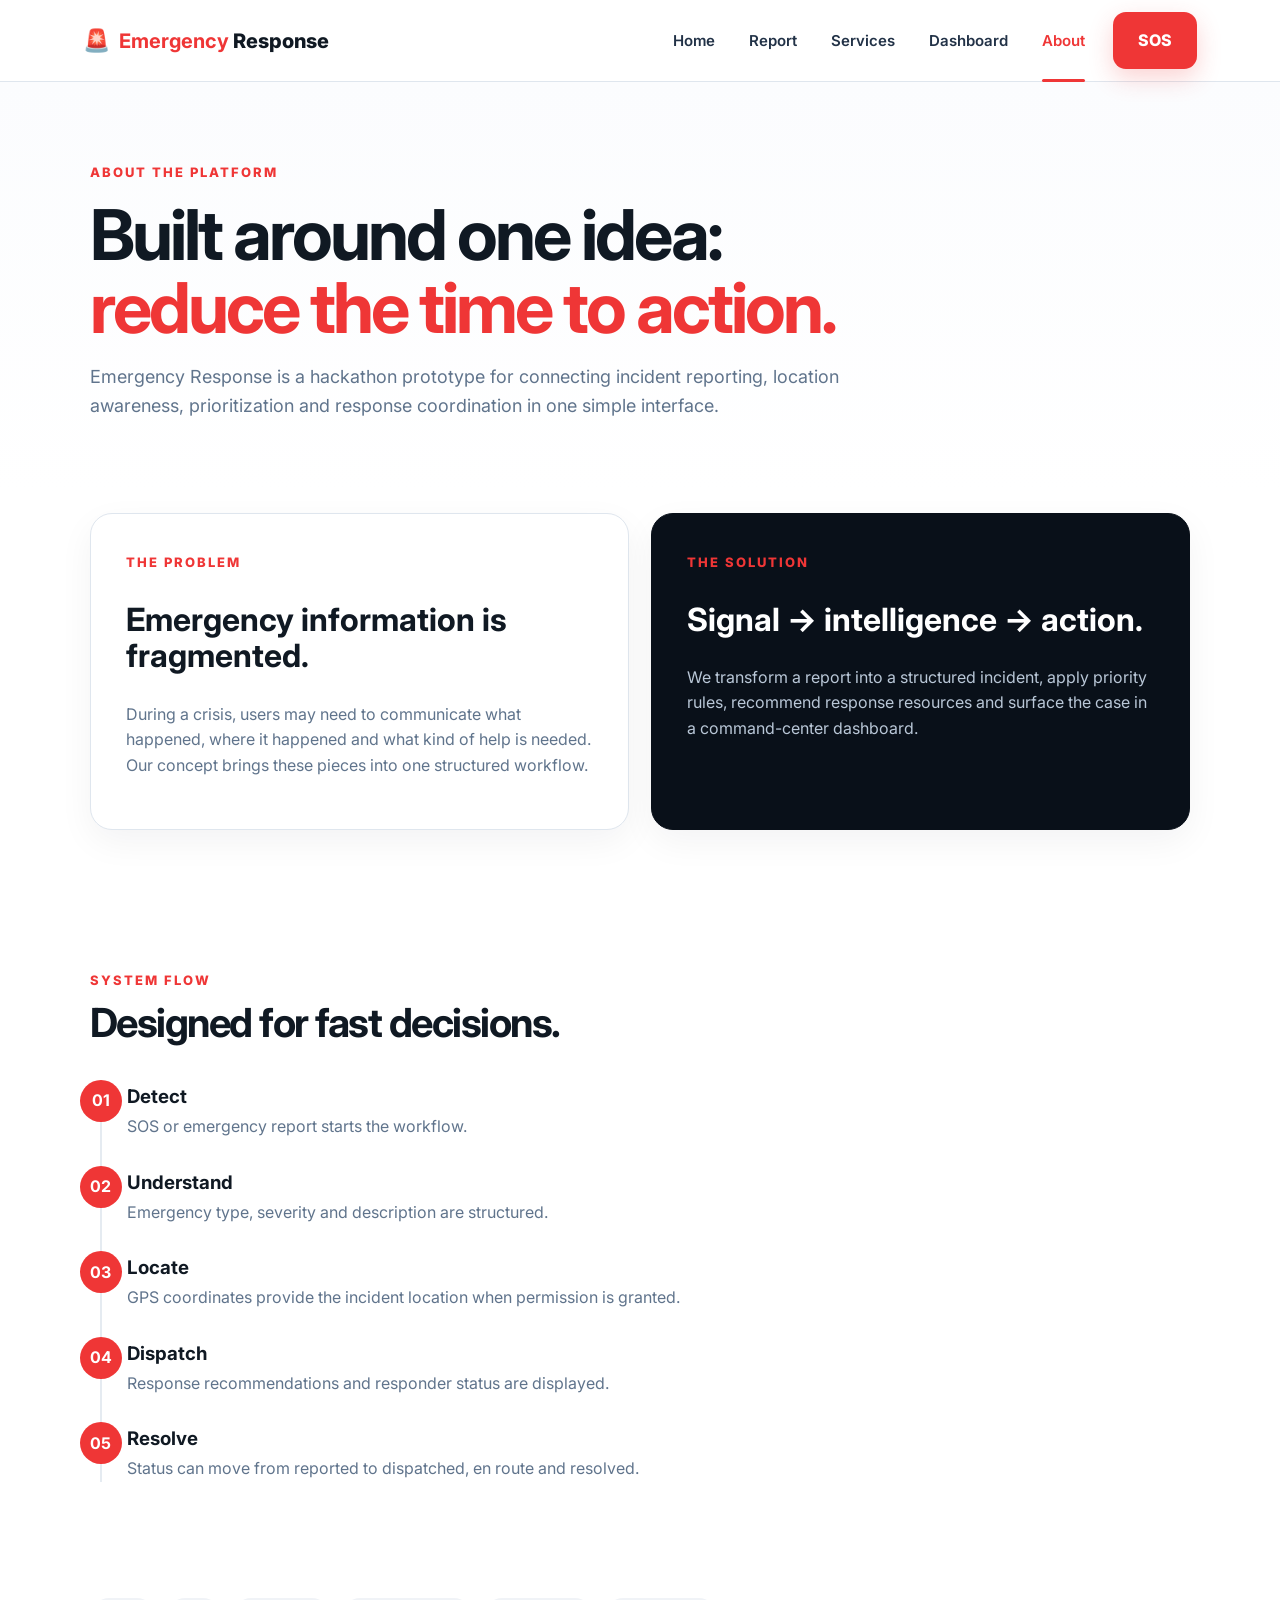
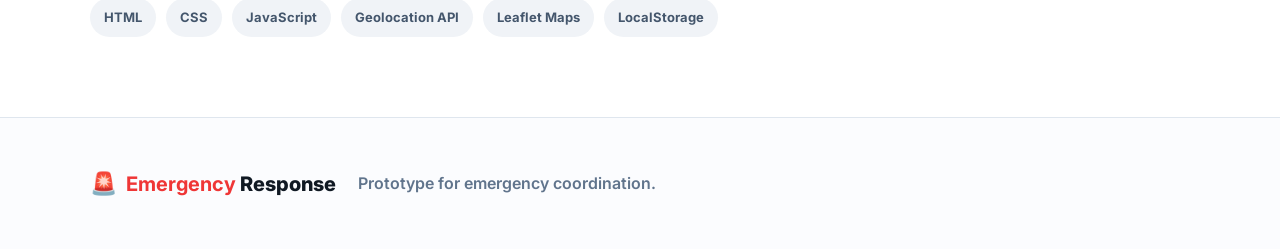
==== about.html @ e2dda0de "Add files via upload" ====
<!DOCTYPE html>
<html lang="en">
<head>
<meta charset="UTF-8"><meta name="viewport" content="width=device-width, initial-scale=1.0">
<title>Emergency Response | About</title>
<link rel="preconnect" href="https://fonts.googleapis.com"><link rel="preconnect" href="https://fonts.gstatic.com" crossorigin>
<link href="https://fonts.googleapis.com/css2?family=Inter:wght@400;500;600;700;800&display=swap" rel="stylesheet">
<link rel="stylesheet" href="css/style.css">
</head>
<body>
<header class="navbar"><a class="brand" href="index.html"><span class="brand-icon">🚨</span><span><b>Emergency</b> Response</span></a><nav class="nav-links"><a href="index.html">Home</a><a href="report.html">Report</a><a href="services.html">Services</a><a href="dashboard.html">Dashboard</a><a class="active" href="about.html">About</a></nav><button class="sos-nav" onclick="openSOS()">SOS</button><button class="menu-btn" onclick="toggleMenu()">☰</button></header>
<main class="page-main">
<section class="page-hero"><div class="eyebrow">ABOUT THE PLATFORM</div><h1>Built around one idea:<br><span>reduce the time to action.</span></h1><p>Emergency Response is a hackathon prototype for connecting incident reporting, location awareness, prioritization and response coordination in one simple interface.</p></section>
<section class="about-grid">
<div class="panel"><span class="panel-kicker">THE PROBLEM</span><h2>Emergency information is fragmented.</h2><p>During a crisis, users may need to communicate what happened, where it happened and what kind of help is needed. Our concept brings these pieces into one structured workflow.</p></div>
<div class="panel dark-panel"><span class="panel-kicker">THE SOLUTION</span><h2>Signal → intelligence → action.</h2><p>We transform a report into a structured incident, apply priority rules, recommend response resources and surface the case in a command-center dashboard.</p></div>
</section>
<section class="section">
<div class="section-heading"><div><div class="eyebrow">SYSTEM FLOW</div><h2>Designed for fast decisions.</h2></div></div>
<div class="timeline">
<div><b>01</b><div><h3>Detect</h3><p>SOS or emergency report starts the workflow.</p></div></div>
<div><b>02</b><div><h3>Understand</h3><p>Emergency type, severity and description are structured.</p></div></div>
<div><b>03</b><div><h3>Locate</h3><p>GPS coordinates provide the incident location when permission is granted.</p></div></div>
<div><b>04</b><div><h3>Dispatch</h3><p>Response recommendations and responder status are displayed.</p></div></div>
<div><b>05</b><div><h3>Resolve</h3><p>Status can move from reported to dispatched, en route and resolved.</p></div></div>
</div>
</section>
<section class="tech-stack"><span>HTML</span><span>CSS</span><span>JavaScript</span><span>Geolocation API</span><span>Leaflet Maps</span><span>LocalStorage</span></section>
</main>
<footer class="footer"><div><a class="brand" href="index.html"><span class="brand-icon">🚨</span><span><b>Emergency</b> Response</span></a><p>Prototype for emergency coordination.</p></div></footer>
<div id="sosModal" class="modal hidden"><div class="modal-card"><button class="modal-close" onclick="closeSOS()">×</button><div class="modal-icon">SOS</div><h2>Start emergency assistance?</h2><p>Send a critical incident with your current location.</p><div class="modal-actions"><button class="btn btn-secondary" onclick="closeSOS()">Cancel</button><button class="btn btn-danger" onclick="confirmSOS()">Send SOS</button></div><div id="sosResult" class="result-box hidden"></div></div></div>
<script src="js/main.js"></script>
</body>
</html>
---- css/style.css ----
:root{
  --red:#ef3636;--red-dark:#c92727;--ink:#101923;--muted:#60748c;--line:#dfe6ee;
  --soft:#f6f8fb;--white:#fff;--dark:#091019;--green:#16a36a;--amber:#e99a16;
  --shadow:0 20px 50px rgba(16,25,35,.10);--radius:22px;
}
*{box-sizing:border-box}html{scroll-behavior:auto}body{margin:0;font-family:Inter,system-ui,sans-serif;color:var(--ink);background:#fff;line-height:1.6}
a{text-decoration:none;color:inherit}button,input,select,textarea{font:inherit}button{cursor:pointer}
.navbar{height:82px;border-bottom:1px solid var(--line);display:flex;align-items:center;padding:0 6.5%;gap:28px;background:rgba(255,255,255,.97);position:sticky;top:0;z-index:1000}
.brand{font-size:20px;font-weight:800;display:flex;align-items:center;gap:9px;white-space:nowrap}.brand b{color:var(--red)}.brand-icon{font-size:22px}
.nav-links{display:flex;align-items:center;gap:34px;margin-left:auto}.nav-links a{font-size:15px;font-weight:600;color:#223247;position:relative;padding:29px 0}.nav-links a:hover,.nav-links a.active{color:var(--red)}.nav-links a.active:after{content:"";position:absolute;height:3px;background:var(--red);bottom:0;left:0;right:0;border-radius:3px}
.sos-nav{border:0;background:var(--red);color:#fff;font-weight:800;padding:16px 25px;border-radius:13px;box-shadow:0 9px 25px rgba(239,54,54,.22);font-size:16px}.sos-nav:hover{background:var(--red-dark);transform:translateY(-1px)}
.menu-btn{display:none;border:0;background:transparent;font-size:25px}
.hero{min-height:680px;display:grid;grid-template-columns:1.2fr .8fr;gap:60px;align-items:center;padding:70px 7%;background:radial-gradient(circle at 90% 10%,#fff0f0 0,transparent 30%),linear-gradient(180deg,#fff,#f8fafc)}
.eyebrow,.panel-kicker{font-size:13px;letter-spacing:2px;font-weight:800;color:var(--red)}.hero h1{font-size:clamp(48px,6vw,82px);line-height:1.03;letter-spacing:-4px;margin:28px 0 24px}.hero h1 span,.page-hero h1 span{color:var(--red)}
.hero-text{font-size:19px;color:var(--muted);max-width:720px}.hero-actions{display:flex;gap:16px;margin-top:34px;flex-wrap:wrap}
.btn{display:inline-flex;align-items:center;justify-content:center;border:0;border-radius:13px;padding:15px 24px;font-weight:800;transition:.2s}.btn:hover{transform:translateY(-2px)}.btn-primary{background:var(--red);color:#fff}.btn-danger{background:var(--red);color:#fff;box-shadow:0 10px 25px rgba(239,54,54,.2)}.btn-secondary{background:#fff;color:#223247;border:1px solid var(--line)}.btn-light{background:#fff;color:var(--ink)}.btn.small{padding:10px 14px;font-size:13px}.wide{width:100%}
.location-status{margin-top:16px;color:var(--green);font-size:14px;font-weight:600;min-height:22px}
.sos-card{background:var(--dark);color:#fff;min-height:490px;border-radius:32px;padding:55px 45px;display:flex;flex-direction:column;align-items:center;justify-content:center;text-align:center;box-shadow:var(--shadow);position:relative;overflow:hidden}.sos-card:before{content:"";position:absolute;width:290px;height:290px;border:1px solid #24303c;border-radius:50%}.sos-circle{width:148px;height:148px;border-radius:50%;display:grid;place-items:center;background:var(--red);font-size:38px;font-weight:900;z-index:1;box-shadow:0 0 0 18px rgba(239,54,54,.05)}.sos-card h2{font-size:25px;margin:28px 0 6px;z-index:1}.sos-card p{color:#b9c7d7;max-width:360px;z-index:1}.sos-card .btn{z-index:1;margin-top:20px}
.stats-strip{display:grid;grid-template-columns:repeat(4,1fr);border-top:1px solid var(--line);border-bottom:1px solid var(--line)}.stats-strip div{padding:28px;text-align:center;border-right:1px solid var(--line)}.stats-strip div:last-child{border:0}.stats-strip strong{display:block;font-size:30px}.stats-strip span{color:var(--muted);font-size:13px}
.section{padding:90px 7%}.section.compact{padding-top:35px}.section-heading{display:flex;justify-content:space-between;gap:30px;align-items:end;margin-bottom:35px}.section-heading h2{font-size:40px;line-height:1.1;margin:10px 0 0;letter-spacing:-1.5px}.section-heading>p{color:var(--muted);max-width:450px}
.workflow{display:grid;grid-template-columns:repeat(4,1fr);gap:18px}.workflow-card{padding:28px;border:1px solid var(--line);border-radius:18px;background:#fff}.workflow-card span{color:var(--red);font-weight:900}.workflow-card h3{font-size:21px;margin:15px 0 5px}.workflow-card p,.service-card p{color:var(--muted);margin:0}
.feature-band{margin:10px 7% 70px;padding:55px;border-radius:26px;background:var(--dark);color:#fff;display:flex;align-items:center;justify-content:space-between;gap:30px}.feature-band h2{font-size:38px;line-height:1.1;margin:8px 0}.feature-band p{color:#b9c7d7;max-width:650px}
.service-grid{display:grid;grid-template-columns:repeat(4,1fr);gap:16px}.service-card{border:1px solid var(--line);border-radius:18px;padding:26px;background:#fff;transition:.2s}.service-card:hover{transform:translateY(-4px);box-shadow:var(--shadow)}.service-card span{font-size:30px}.service-card h3{margin:10px 0 2px}
.footer{padding:45px 7%;border-top:1px solid var(--line);display:flex;justify-content:space-between;gap:40px;background:#fbfcfe}.footer p{color:var(--muted);margin:8px 0}.footer>div:last-child{display:flex;gap:22px;align-items:center;font-weight:600}
.page-main{min-height:calc(100vh - 82px)}.page-hero{padding:80px 7% 55px;background:linear-gradient(180deg,#fbfcfe,#fff)}.page-hero h1{font-size:clamp(44px,6vw,70px);line-height:1.05;letter-spacing:-3px;margin:15px 0}.page-hero p{max-width:760px;color:var(--muted);font-size:18px}
.report-layout{padding:20px 7% 90px;display:grid;grid-template-columns:1.2fr .8fr;gap:25px}.panel{border:1px solid var(--line);border-radius:var(--radius);background:#fff;box-shadow:0 12px 35px rgba(16,25,35,.05)}.form-panel{padding:34px}.panel-head{display:flex;justify-content:space-between;align-items:center;margin-bottom:25px}.panel-head h2{margin:5px 0 0;font-size:26px}.live-dot{color:var(--green);font-size:12px;font-weight:800}
.form-panel label{display:block;font-size:13px;font-weight:800;margin-bottom:17px}.form-panel input,.form-panel select,.form-panel textarea{display:block;width:100%;margin-top:7px;border:1px solid var(--line);border-radius:11px;padding:13px 14px;outline:none;background:#fff;color:var(--ink)}.form-panel input:focus,.form-panel select:focus,.form-panel textarea:focus{border-color:var(--red);box-shadow:0 0 0 3px rgba(239,54,54,.08)}.form-grid{display:grid;grid-template-columns:1fr 1fr;gap:17px}
.location-box{display:flex;justify-content:space-between;gap:15px;align-items:center;border:1px dashed #cbd6e2;border-radius:14px;padding:15px;margin:5px 0 20px}.location-box p{margin:2px 0 0;color:var(--muted);font-size:13px}
.side-panel{padding:28px;height:max-content}.priority-preview{background:#0b141e;color:#fff;border-radius:18px;padding:25px}.priority-preview span{font-size:11px;letter-spacing:1.5px;color:#aebdcb;font-weight:800}.priority-preview strong{display:block;font-size:29px;margin:8px 0}.priority-preview p{color:#b9c7d7;margin:0}.response-list{padding-top:25px}.response-list h3{margin-top:0}.response-item{display:flex;gap:14px;align-items:center;padding:14px 0;border-bottom:1px solid var(--line)}.response-item>span{font-size:25px}.response-item b,.response-item small{display:block}.response-item small{color:var(--muted)}.safety-note{margin-top:22px;padding:16px;background:#fff7e7;border-radius:14px;color:#6f531c;font-size:13px}.safety-note p{margin:4px 0}
.result-box{margin-top:18px;padding:15px;border-radius:13px;background:#edf9f3;color:#146b49;font-weight:700}.result-box.hidden{display:none}
.service-detail-grid{padding:20px 7% 70px;display:grid;grid-template-columns:1fr 1fr;gap:22px}.service-detail{display:grid;grid-template-columns:90px 1fr;gap:20px;border:1px solid var(--line);border-radius:22px;padding:28px}.big-icon{font-size:55px}.service-detail h2{margin:4px 0 8px;font-size:28px}.service-detail p{color:var(--muted)}.service-detail ul{padding-left:20px;color:#43556b}.service-detail li{margin:5px 0}.info-callout{margin:0 7% 80px;padding:45px;border-radius:24px;background:#fff0f0;text-align:center}.info-callout h2{margin:0 0 6px;font-size:32px}.info-callout p{color:var(--muted)}
.about-grid{padding:20px 7% 50px;display:grid;grid-template-columns:1fr 1fr;gap:22px}.about-grid .panel{padding:35px}.about-grid h2{font-size:32px;line-height:1.15}.about-grid p{color:var(--muted)}.dark-panel{background:var(--dark);color:#fff;border-color:var(--dark)}.dark-panel p{color:#b9c7d7}.timeline{max-width:850px;border-left:2px solid #e5ebf1;margin-left:10px}.timeline>div{display:flex;gap:22px;margin:0 0 26px;padding-left:25px;position:relative}.timeline>div>b{width:42px;height:42px;border-radius:50%;display:grid;place-items:center;background:var(--red);color:#fff;position:absolute;left:-22px}.timeline h3{margin:2px 0}.timeline p{margin:0;color:var(--muted)}.tech-stack{display:flex;gap:10px;flex-wrap:wrap;padding:0 7% 80px}.tech-stack span{padding:9px 14px;border-radius:999px;background:#f0f3f7;color:#44566c;font-size:13px;font-weight:700}
.modal{position:fixed;inset:0;background:rgba(3,8,13,.65);display:grid;place-items:center;padding:20px;z-index:3000}.modal.hidden{display:none}.modal-card{width:min(470px,100%);background:#fff;border-radius:24px;padding:35px;text-align:center;position:relative;box-shadow:0 25px 70px rgba(0,0,0,.3)}.modal-close{position:absolute;right:18px;top:13px;border:0;background:transparent;font-size:30px;color:#667}.modal-icon{width:80px;height:80px;border-radius:50%;background:var(--red);color:#fff;display:grid;place-items:center;font-size:23px;font-weight:900;margin:0 auto 18px}.modal-card h2{margin:0}.modal-card p{color:var(--muted)}.modal-actions{display:flex;gap:12px;justify-content:center;margin-top:20px}
@media(max-width:900px){.navbar{padding:0 5%}.nav-links{position:absolute;display:none;left:0;right:0;top:81px;background:#fff;padding:10px 5%;border-bottom:1px solid var(--line);flex-direction:column;align-items:flex-start;gap:0}.nav-links.open{display:flex}.nav-links a{padding:12px 0}.nav-links a.active:after{display:none}.menu-btn{display:block}.hero{grid-template-columns:1fr;padding:55px 5%}.hero h1{letter-spacing:-2px}.stats-strip{grid-template-columns:1fr 1fr}.workflow,.service-grid{grid-template-columns:1fr 1fr}.feature-band{margin:20px 5% 50px;padding:35px;flex-direction:column;align-items:flex-start}.section{padding:65px 5%}.section-heading{display:block}.report-layout,.service-detail-grid,.about-grid{padding-left:5%;padding-right:5%;grid-template-columns:1fr}.page-hero{padding-left:5%;padding-right:5%}.footer{padding:35px 5%}.footer>div:last-child{display:none}}
@media(max-width:600px){.brand{font-size:17px}.sos-nav{padding:12px 15px}.hero{min-height:auto}.hero h1{font-size:48px}.sos-card{min-height:420px;padding:40px 25px}.workflow,.service-grid,.stats-strip{grid-template-columns:1fr}.stats-strip div{border-right:0;border-bottom:1px solid var(--line)}.hero-actions .btn{width:100%}.form-grid{grid-template-columns:1fr}.form-panel,.side-panel{padding:22px}.location-box{align-items:flex-start;flex-direction:column}.service-detail{grid-template-columns:1fr}.big-icon{font-size:45px}.page-hero h1{font-size:46px}.feature-band h2{font-size:30px}}
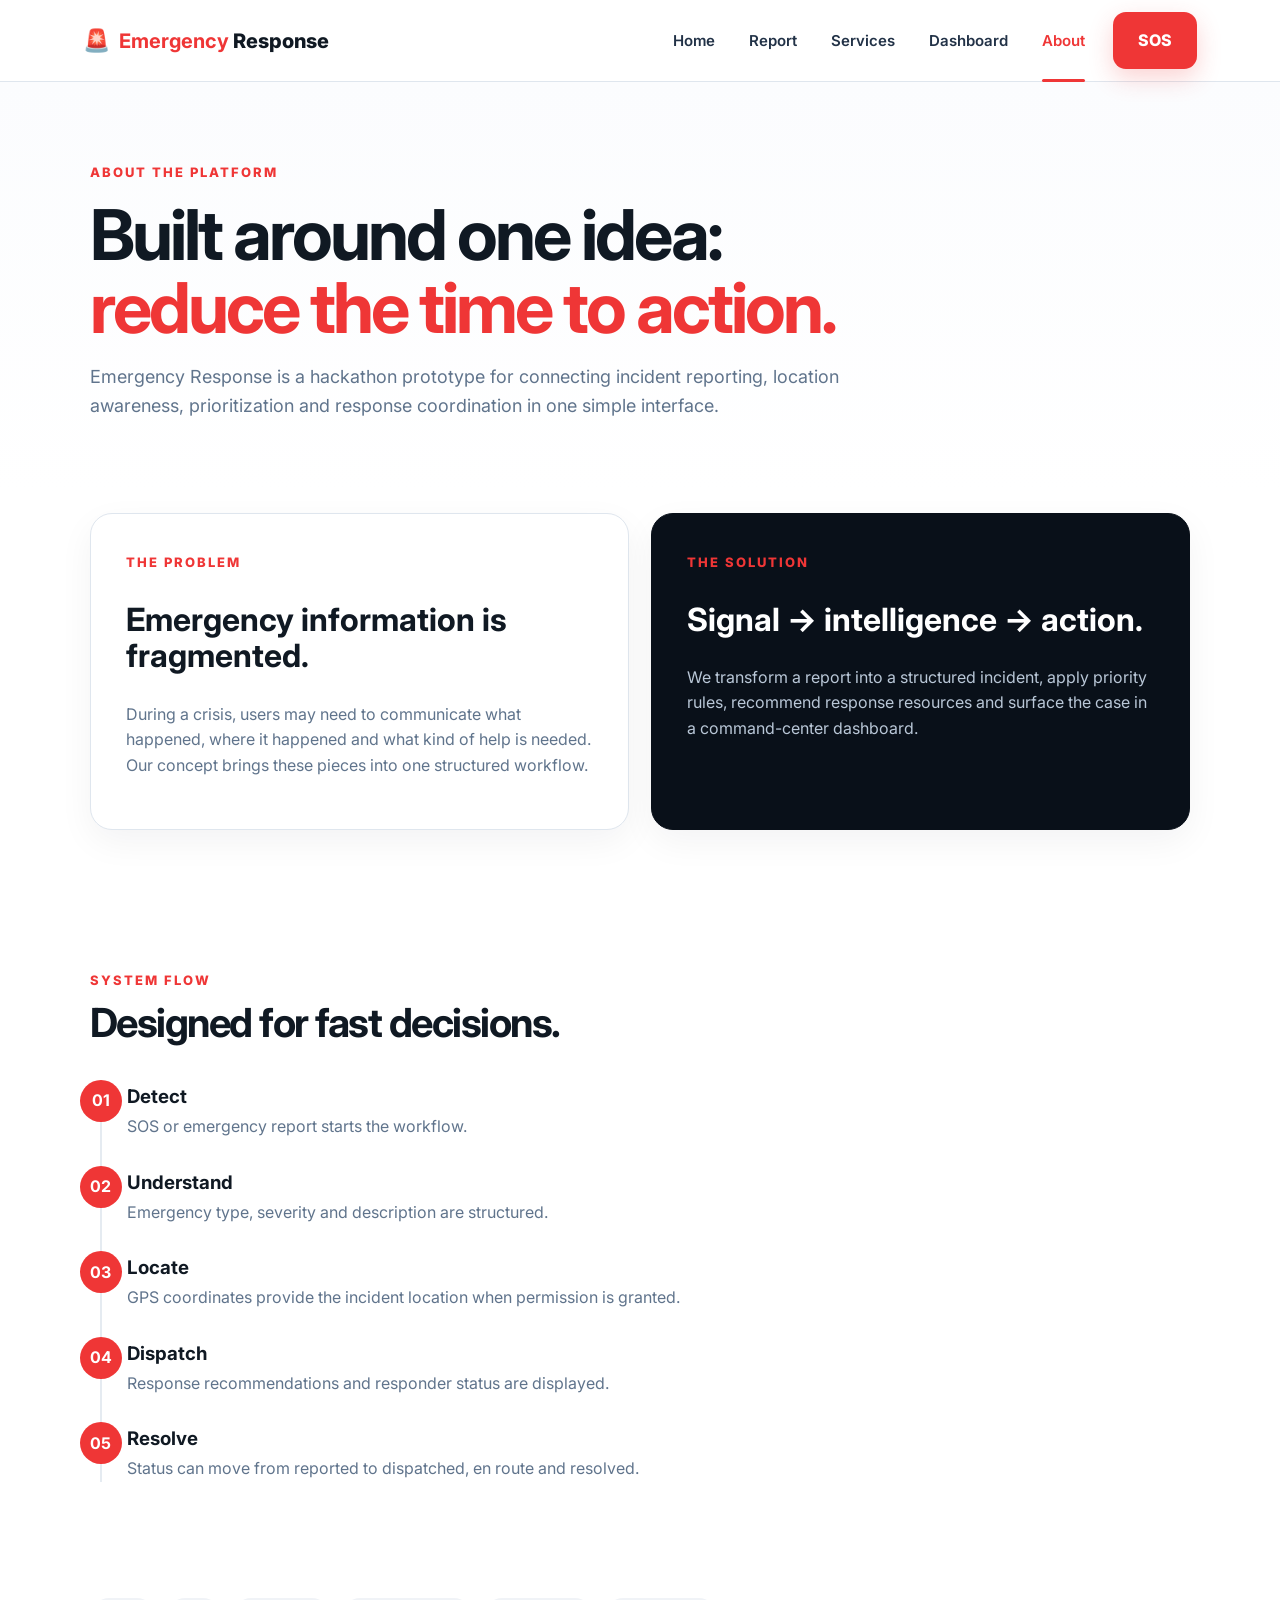
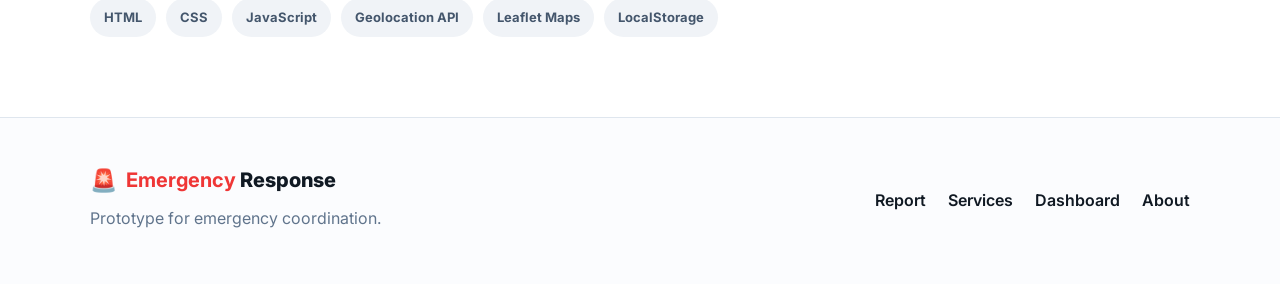
==== commit de82e34d: "Update about.html" ====
--- a/about.html
+++ b/about.html
@@ -1,34 +1,456 @@
 <!DOCTYPE html>
 <html lang="en">
+
 <head>
-<meta charset="UTF-8"><meta name="viewport" content="width=device-width, initial-scale=1.0">
-<title>Emergency Response | About</title>
-<link rel="preconnect" href="https://fonts.googleapis.com"><link rel="preconnect" href="https://fonts.gstatic.com" crossorigin>
-<link href="https://fonts.googleapis.com/css2?family=Inter:wght@400;500;600;700;800&display=swap" rel="stylesheet">
-<link rel="stylesheet" href="css/style.css">
+  <meta charset="UTF-8">
+
+  <meta
+    name="viewport"
+    content="width=device-width, initial-scale=1.0"
+  >
+
+  <title>Emergency Response | About</title>
+
+  <link rel="preconnect" href="https://fonts.googleapis.com">
+  <link rel="preconnect" href="https://fonts.gstatic.com" crossorigin>
+
+  <link
+    href="https://fonts.googleapis.com/css2?family=Inter:wght@400;500;600;700;800&display=swap"
+    rel="stylesheet"
+  >
+
+  <link rel="stylesheet" href="css/style.css">
 </head>
+
+
 <body>
-<header class="navbar"><a class="brand" href="index.html"><span class="brand-icon">🚨</span><span><b>Emergency</b> Response</span></a><nav class="nav-links"><a href="index.html">Home</a><a href="report.html">Report</a><a href="services.html">Services</a><a href="dashboard.html">Dashboard</a><a class="active" href="about.html">About</a></nav><button class="sos-nav" onclick="openSOS()">SOS</button><button class="menu-btn" onclick="toggleMenu()">☰</button></header>
-<main class="page-main">
-<section class="page-hero"><div class="eyebrow">ABOUT THE PLATFORM</div><h1>Built around one idea:<br><span>reduce the time to action.</span></h1><p>Emergency Response is a hackathon prototype for connecting incident reporting, location awareness, prioritization and response coordination in one simple interface.</p></section>
-<section class="about-grid">
-<div class="panel"><span class="panel-kicker">THE PROBLEM</span><h2>Emergency information is fragmented.</h2><p>During a crisis, users may need to communicate what happened, where it happened and what kind of help is needed. Our concept brings these pieces into one structured workflow.</p></div>
-<div class="panel dark-panel"><span class="panel-kicker">THE SOLUTION</span><h2>Signal → intelligence → action.</h2><p>We transform a report into a structured incident, apply priority rules, recommend response resources and surface the case in a command-center dashboard.</p></div>
-</section>
-<section class="section">
-<div class="section-heading"><div><div class="eyebrow">SYSTEM FLOW</div><h2>Designed for fast decisions.</h2></div></div>
-<div class="timeline">
-<div><b>01</b><div><h3>Detect</h3><p>SOS or emergency report starts the workflow.</p></div></div>
-<div><b>02</b><div><h3>Understand</h3><p>Emergency type, severity and description are structured.</p></div></div>
-<div><b>03</b><div><h3>Locate</h3><p>GPS coordinates provide the incident location when permission is granted.</p></div></div>
-<div><b>04</b><div><h3>Dispatch</h3><p>Response recommendations and responder status are displayed.</p></div></div>
-<div><b>05</b><div><h3>Resolve</h3><p>Status can move from reported to dispatched, en route and resolved.</p></div></div>
-</div>
-</section>
-<section class="tech-stack"><span>HTML</span><span>CSS</span><span>JavaScript</span><span>Geolocation API</span><span>Leaflet Maps</span><span>LocalStorage</span></section>
-</main>
-<footer class="footer"><div><a class="brand" href="index.html"><span class="brand-icon">🚨</span><span><b>Emergency</b> Response</span></a><p>Prototype for emergency coordination.</p></div></footer>
-<div id="sosModal" class="modal hidden"><div class="modal-card"><button class="modal-close" onclick="closeSOS()">×</button><div class="modal-icon">SOS</div><h2>Start emergency assistance?</h2><p>Send a critical incident with your current location.</p><div class="modal-actions"><button class="btn btn-secondary" onclick="closeSOS()">Cancel</button><button class="btn btn-danger" onclick="confirmSOS()">Send SOS</button></div><div id="sosResult" class="result-box hidden"></div></div></div>
-<script src="js/main.js"></script>
+
+  <!-- NAVBAR -->
+  <header class="navbar">
+
+    <a class="brand" href="/">
+      <span class="brand-icon">🚨</span>
+      <span><b>Emergency</b> Response</span>
+    </a>
+
+
+    <nav class="nav-links" aria-label="Main navigation">
+
+      <a href="/">
+        Home
+      </a>
+
+      <a href="/report">
+        Report
+      </a>
+
+      <a href="/services">
+        Services
+      </a>
+
+      <a href="/dashboard">
+        Dashboard
+      </a>
+
+      <a class="active" href="/about">
+        About
+      </a>
+
+    </nav>
+
+
+    <button
+      class="sos-nav"
+      onclick="openSOS()"
+    >
+      SOS
+    </button>
+
+
+    <button
+      class="menu-btn"
+      onclick="toggleMenu()"
+      aria-label="Open menu"
+    >
+      ☰
+    </button>
+
+  </header>
+
+
+
+  <main class="page-main">
+
+
+    <!-- PAGE HERO -->
+    <section class="page-hero">
+
+      <div class="eyebrow">
+        ABOUT THE PLATFORM
+      </div>
+
+      <h1>
+        Built around one idea:<br>
+        <span>reduce the time to action.</span>
+      </h1>
+
+      <p>
+        Emergency Response is a hackathon prototype for connecting
+        incident reporting, location awareness, prioritization and
+        response coordination in one simple interface.
+      </p>
+
+    </section>
+
+
+
+    <!-- PROBLEM + SOLUTION -->
+    <section class="about-grid">
+
+
+      <!-- PROBLEM -->
+      <div class="panel">
+
+        <span class="panel-kicker">
+          THE PROBLEM
+        </span>
+
+        <h2>
+          Emergency information is fragmented.
+        </h2>
+
+        <p>
+          During a crisis, users may need to communicate
+          what happened, where it happened and what kind
+          of help is needed. Our concept brings these pieces
+          into one structured workflow.
+        </p>
+
+      </div>
+
+
+
+      <!-- SOLUTION -->
+      <div class="panel dark-panel">
+
+        <span class="panel-kicker">
+          THE SOLUTION
+        </span>
+
+        <h2>
+          Signal → intelligence → action.
+        </h2>
+
+        <p>
+          We transform a report into a structured incident,
+          apply priority rules, recommend response resources
+          and surface the case in a command-center dashboard.
+        </p>
+
+      </div>
+
+    </section>
+
+
+
+    <!-- SYSTEM FLOW -->
+    <section class="section">
+
+      <div class="section-heading">
+
+        <div>
+
+          <div class="eyebrow">
+            SYSTEM FLOW
+          </div>
+
+          <h2>
+            Designed for fast decisions.
+          </h2>
+
+        </div>
+
+      </div>
+
+
+      <div class="timeline">
+
+
+        <!-- 01 -->
+        <div>
+
+          <b>
+            01
+          </b>
+
+          <div>
+
+            <h3>
+              Detect
+            </h3>
+
+            <p>
+              SOS or emergency report starts the workflow.
+            </p>
+
+          </div>
+
+        </div>
+
+
+
+        <!-- 02 -->
+        <div>
+
+          <b>
+            02
+          </b>
+
+          <div>
+
+            <h3>
+              Understand
+            </h3>
+
+            <p>
+              Emergency type, severity and description
+              are structured.
+            </p>
+
+          </div>
+
+        </div>
+
+
+
+        <!-- 03 -->
+        <div>
+
+          <b>
+            03
+          </b>
+
+          <div>
+
+            <h3>
+              Locate
+            </h3>
+
+            <p>
+              GPS coordinates provide the incident location
+              when permission is granted.
+            </p>
+
+          </div>
+
+        </div>
+
+
+
+        <!-- 04 -->
+        <div>
+
+          <b>
+            04
+          </b>
+
+          <div>
+
+            <h3>
+              Dispatch
+            </h3>
+
+            <p>
+              Response recommendations and responder
+              status are displayed.
+            </p>
+
+          </div>
+
+        </div>
+
+
+
+        <!-- 05 -->
+        <div>
+
+          <b>
+            05
+          </b>
+
+          <div>
+
+            <h3>
+              Resolve
+            </h3>
+
+            <p>
+              Status can move from reported to dispatched,
+              en route and resolved.
+            </p>
+
+          </div>
+
+        </div>
+
+      </div>
+
+    </section>
+
+
+
+    <!-- TECHNOLOGY -->
+    <section class="tech-stack">
+
+      <span>
+        HTML
+      </span>
+
+      <span>
+        CSS
+      </span>
+
+      <span>
+        JavaScript
+      </span>
+
+      <span>
+        Geolocation API
+      </span>
+
+      <span>
+        Leaflet Maps
+      </span>
+
+      <span>
+        LocalStorage
+      </span>
+
+    </section>
+
+  </main>
+
+
+
+  <!-- FOOTER -->
+  <footer class="footer">
+
+    <div>
+
+      <a
+        class="brand"
+        href="/"
+      >
+
+        <span class="brand-icon">
+          🚨
+        </span>
+
+        <span>
+          <b>Emergency</b> Response
+        </span>
+
+      </a>
+
+      <p>
+        Prototype for emergency coordination.
+      </p>
+
+    </div>
+
+
+    <div>
+
+      <a href="/report">
+        Report
+      </a>
+
+      <a href="/services">
+        Services
+      </a>
+
+      <a href="/dashboard">
+        Dashboard
+      </a>
+
+      <a href="/about">
+        About
+      </a>
+
+    </div>
+
+  </footer>
+
+
+
+  <!-- SOS MODAL -->
+  <div
+    id="sosModal"
+    class="modal hidden"
+    role="dialog"
+    aria-modal="true"
+    aria-labelledby="sosTitle"
+  >
+
+    <div class="modal-card">
+
+      <button
+        class="modal-close"
+        onclick="closeSOS()"
+        aria-label="Close"
+      >
+        ×
+      </button>
+
+
+      <div class="modal-icon">
+        SOS
+      </div>
+
+
+      <h2 id="sosTitle">
+        Start emergency assistance?
+      </h2>
+
+
+      <p>
+        Send a critical incident with your current location.
+      </p>
+
+
+      <div class="modal-actions">
+
+        <button
+          class="btn btn-secondary"
+          onclick="closeSOS()"
+        >
+          Cancel
+        </button>
+
+
+        <button
+          class="btn btn-danger"
+          onclick="confirmSOS()"
+        >
+          Send SOS
+        </button>
+
+      </div>
+
+
+      <div
+        id="sosResult"
+        class="result-box hidden"
+      ></div>
+
+    </div>
+
+  </div>
+
+
+
+  <script src="js/main.js"></script>
+
 </body>
+
 </html>
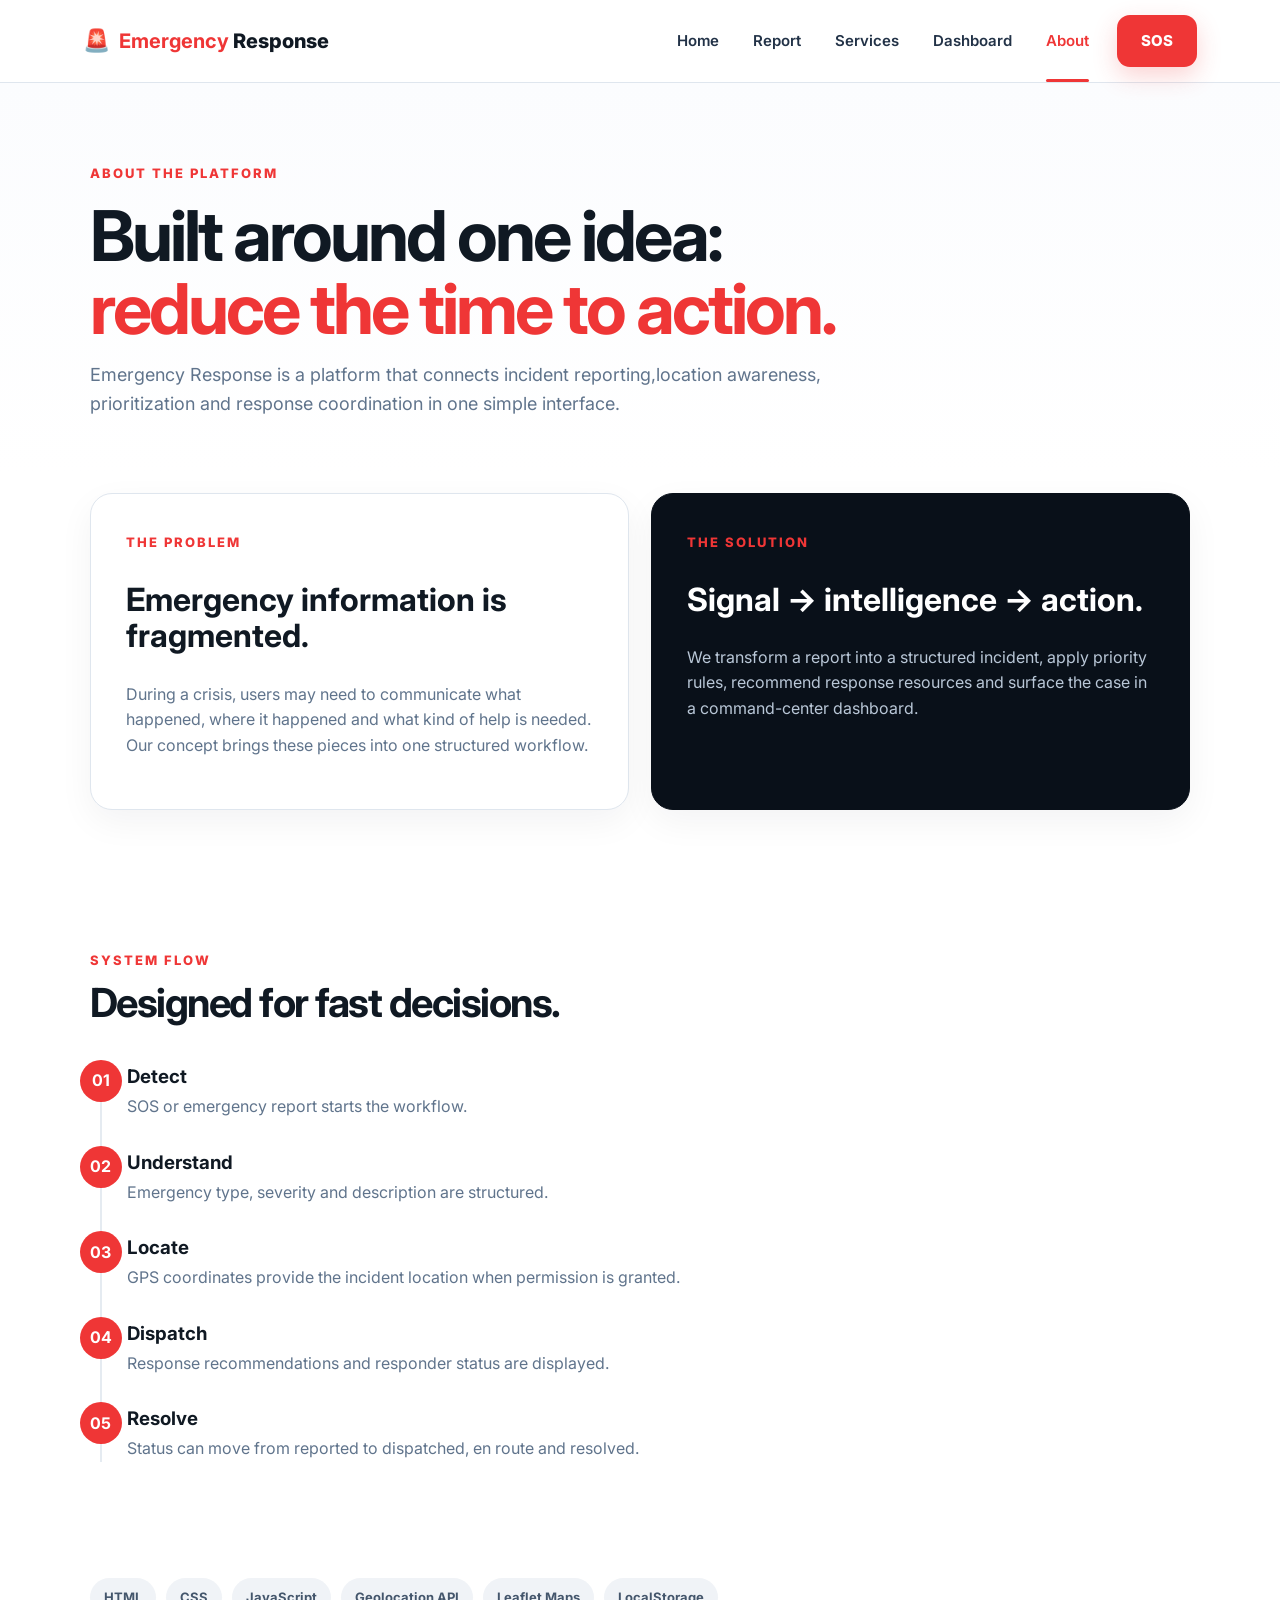
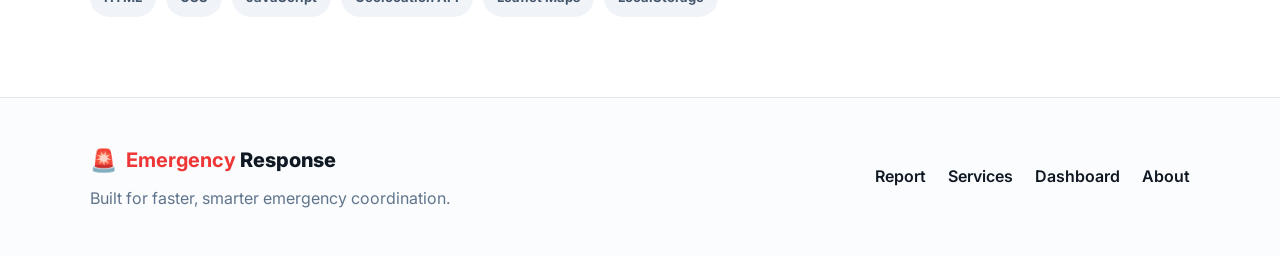
==== commit d9715577: "Update about.html" ====
--- a/about.html
+++ b/about.html
@@ -95,9 +95,9 @@
       </h1>
 
       <p>
-        Emergency Response is a hackathon prototype for connecting
-        incident reporting, location awareness, prioritization and
-        response coordination in one simple interface.
+        Emergency Response is a platform that connects incident 
+        reporting,location awareness, prioritization and response
+        coordination in one simple interface.
       </p>
 
     </section>
@@ -353,7 +353,7 @@
       </a>
 
       <p>
-        Prototype for emergency coordination.
+        Built for faster, smarter emergency coordination.
       </p>
 
     </div>
--- a/css/style.css
+++ b/css/style.css
@@ -1,35 +1,1530 @@
-:root{
-  --red:#ef3636;--red-dark:#c92727;--ink:#101923;--muted:#60748c;--line:#dfe6ee;
-  --soft:#f6f8fb;--white:#fff;--dark:#091019;--green:#16a36a;--amber:#e99a16;
-  --shadow:0 20px 50px rgba(16,25,35,.10);--radius:22px;
-}
-*{box-sizing:border-box}html{scroll-behavior:auto}body{margin:0;font-family:Inter,system-ui,sans-serif;color:var(--ink);background:#fff;line-height:1.6}
-a{text-decoration:none;color:inherit}button,input,select,textarea{font:inherit}button{cursor:pointer}
-.navbar{height:82px;border-bottom:1px solid var(--line);display:flex;align-items:center;padding:0 6.5%;gap:28px;background:rgba(255,255,255,.97);position:sticky;top:0;z-index:1000}
-.brand{font-size:20px;font-weight:800;display:flex;align-items:center;gap:9px;white-space:nowrap}.brand b{color:var(--red)}.brand-icon{font-size:22px}
-.nav-links{display:flex;align-items:center;gap:34px;margin-left:auto}.nav-links a{font-size:15px;font-weight:600;color:#223247;position:relative;padding:29px 0}.nav-links a:hover,.nav-links a.active{color:var(--red)}.nav-links a.active:after{content:"";position:absolute;height:3px;background:var(--red);bottom:0;left:0;right:0;border-radius:3px}
-.sos-nav{border:0;background:var(--red);color:#fff;font-weight:800;padding:16px 25px;border-radius:13px;box-shadow:0 9px 25px rgba(239,54,54,.22);font-size:16px}.sos-nav:hover{background:var(--red-dark);transform:translateY(-1px)}
-.menu-btn{display:none;border:0;background:transparent;font-size:25px}
-.hero{min-height:680px;display:grid;grid-template-columns:1.2fr .8fr;gap:60px;align-items:center;padding:70px 7%;background:radial-gradient(circle at 90% 10%,#fff0f0 0,transparent 30%),linear-gradient(180deg,#fff,#f8fafc)}
-.eyebrow,.panel-kicker{font-size:13px;letter-spacing:2px;font-weight:800;color:var(--red)}.hero h1{font-size:clamp(48px,6vw,82px);line-height:1.03;letter-spacing:-4px;margin:28px 0 24px}.hero h1 span,.page-hero h1 span{color:var(--red)}
-.hero-text{font-size:19px;color:var(--muted);max-width:720px}.hero-actions{display:flex;gap:16px;margin-top:34px;flex-wrap:wrap}
-.btn{display:inline-flex;align-items:center;justify-content:center;border:0;border-radius:13px;padding:15px 24px;font-weight:800;transition:.2s}.btn:hover{transform:translateY(-2px)}.btn-primary{background:var(--red);color:#fff}.btn-danger{background:var(--red);color:#fff;box-shadow:0 10px 25px rgba(239,54,54,.2)}.btn-secondary{background:#fff;color:#223247;border:1px solid var(--line)}.btn-light{background:#fff;color:var(--ink)}.btn.small{padding:10px 14px;font-size:13px}.wide{width:100%}
-.location-status{margin-top:16px;color:var(--green);font-size:14px;font-weight:600;min-height:22px}
-.sos-card{background:var(--dark);color:#fff;min-height:490px;border-radius:32px;padding:55px 45px;display:flex;flex-direction:column;align-items:center;justify-content:center;text-align:center;box-shadow:var(--shadow);position:relative;overflow:hidden}.sos-card:before{content:"";position:absolute;width:290px;height:290px;border:1px solid #24303c;border-radius:50%}.sos-circle{width:148px;height:148px;border-radius:50%;display:grid;place-items:center;background:var(--red);font-size:38px;font-weight:900;z-index:1;box-shadow:0 0 0 18px rgba(239,54,54,.05)}.sos-card h2{font-size:25px;margin:28px 0 6px;z-index:1}.sos-card p{color:#b9c7d7;max-width:360px;z-index:1}.sos-card .btn{z-index:1;margin-top:20px}
-.stats-strip{display:grid;grid-template-columns:repeat(4,1fr);border-top:1px solid var(--line);border-bottom:1px solid var(--line)}.stats-strip div{padding:28px;text-align:center;border-right:1px solid var(--line)}.stats-strip div:last-child{border:0}.stats-strip strong{display:block;font-size:30px}.stats-strip span{color:var(--muted);font-size:13px}
-.section{padding:90px 7%}.section.compact{padding-top:35px}.section-heading{display:flex;justify-content:space-between;gap:30px;align-items:end;margin-bottom:35px}.section-heading h2{font-size:40px;line-height:1.1;margin:10px 0 0;letter-spacing:-1.5px}.section-heading>p{color:var(--muted);max-width:450px}
-.workflow{display:grid;grid-template-columns:repeat(4,1fr);gap:18px}.workflow-card{padding:28px;border:1px solid var(--line);border-radius:18px;background:#fff}.workflow-card span{color:var(--red);font-weight:900}.workflow-card h3{font-size:21px;margin:15px 0 5px}.workflow-card p,.service-card p{color:var(--muted);margin:0}
-.feature-band{margin:10px 7% 70px;padding:55px;border-radius:26px;background:var(--dark);color:#fff;display:flex;align-items:center;justify-content:space-between;gap:30px}.feature-band h2{font-size:38px;line-height:1.1;margin:8px 0}.feature-band p{color:#b9c7d7;max-width:650px}
-.service-grid{display:grid;grid-template-columns:repeat(4,1fr);gap:16px}.service-card{border:1px solid var(--line);border-radius:18px;padding:26px;background:#fff;transition:.2s}.service-card:hover{transform:translateY(-4px);box-shadow:var(--shadow)}.service-card span{font-size:30px}.service-card h3{margin:10px 0 2px}
-.footer{padding:45px 7%;border-top:1px solid var(--line);display:flex;justify-content:space-between;gap:40px;background:#fbfcfe}.footer p{color:var(--muted);margin:8px 0}.footer>div:last-child{display:flex;gap:22px;align-items:center;font-weight:600}
-.page-main{min-height:calc(100vh - 82px)}.page-hero{padding:80px 7% 55px;background:linear-gradient(180deg,#fbfcfe,#fff)}.page-hero h1{font-size:clamp(44px,6vw,70px);line-height:1.05;letter-spacing:-3px;margin:15px 0}.page-hero p{max-width:760px;color:var(--muted);font-size:18px}
-.report-layout{padding:20px 7% 90px;display:grid;grid-template-columns:1.2fr .8fr;gap:25px}.panel{border:1px solid var(--line);border-radius:var(--radius);background:#fff;box-shadow:0 12px 35px rgba(16,25,35,.05)}.form-panel{padding:34px}.panel-head{display:flex;justify-content:space-between;align-items:center;margin-bottom:25px}.panel-head h2{margin:5px 0 0;font-size:26px}.live-dot{color:var(--green);font-size:12px;font-weight:800}
-.form-panel label{display:block;font-size:13px;font-weight:800;margin-bottom:17px}.form-panel input,.form-panel select,.form-panel textarea{display:block;width:100%;margin-top:7px;border:1px solid var(--line);border-radius:11px;padding:13px 14px;outline:none;background:#fff;color:var(--ink)}.form-panel input:focus,.form-panel select:focus,.form-panel textarea:focus{border-color:var(--red);box-shadow:0 0 0 3px rgba(239,54,54,.08)}.form-grid{display:grid;grid-template-columns:1fr 1fr;gap:17px}
-.location-box{display:flex;justify-content:space-between;gap:15px;align-items:center;border:1px dashed #cbd6e2;border-radius:14px;padding:15px;margin:5px 0 20px}.location-box p{margin:2px 0 0;color:var(--muted);font-size:13px}
-.side-panel{padding:28px;height:max-content}.priority-preview{background:#0b141e;color:#fff;border-radius:18px;padding:25px}.priority-preview span{font-size:11px;letter-spacing:1.5px;color:#aebdcb;font-weight:800}.priority-preview strong{display:block;font-size:29px;margin:8px 0}.priority-preview p{color:#b9c7d7;margin:0}.response-list{padding-top:25px}.response-list h3{margin-top:0}.response-item{display:flex;gap:14px;align-items:center;padding:14px 0;border-bottom:1px solid var(--line)}.response-item>span{font-size:25px}.response-item b,.response-item small{display:block}.response-item small{color:var(--muted)}.safety-note{margin-top:22px;padding:16px;background:#fff7e7;border-radius:14px;color:#6f531c;font-size:13px}.safety-note p{margin:4px 0}
-.result-box{margin-top:18px;padding:15px;border-radius:13px;background:#edf9f3;color:#146b49;font-weight:700}.result-box.hidden{display:none}
-.service-detail-grid{padding:20px 7% 70px;display:grid;grid-template-columns:1fr 1fr;gap:22px}.service-detail{display:grid;grid-template-columns:90px 1fr;gap:20px;border:1px solid var(--line);border-radius:22px;padding:28px}.big-icon{font-size:55px}.service-detail h2{margin:4px 0 8px;font-size:28px}.service-detail p{color:var(--muted)}.service-detail ul{padding-left:20px;color:#43556b}.service-detail li{margin:5px 0}.info-callout{margin:0 7% 80px;padding:45px;border-radius:24px;background:#fff0f0;text-align:center}.info-callout h2{margin:0 0 6px;font-size:32px}.info-callout p{color:var(--muted)}
-.about-grid{padding:20px 7% 50px;display:grid;grid-template-columns:1fr 1fr;gap:22px}.about-grid .panel{padding:35px}.about-grid h2{font-size:32px;line-height:1.15}.about-grid p{color:var(--muted)}.dark-panel{background:var(--dark);color:#fff;border-color:var(--dark)}.dark-panel p{color:#b9c7d7}.timeline{max-width:850px;border-left:2px solid #e5ebf1;margin-left:10px}.timeline>div{display:flex;gap:22px;margin:0 0 26px;padding-left:25px;position:relative}.timeline>div>b{width:42px;height:42px;border-radius:50%;display:grid;place-items:center;background:var(--red);color:#fff;position:absolute;left:-22px}.timeline h3{margin:2px 0}.timeline p{margin:0;color:var(--muted)}.tech-stack{display:flex;gap:10px;flex-wrap:wrap;padding:0 7% 80px}.tech-stack span{padding:9px 14px;border-radius:999px;background:#f0f3f7;color:#44566c;font-size:13px;font-weight:700}
-.modal{position:fixed;inset:0;background:rgba(3,8,13,.65);display:grid;place-items:center;padding:20px;z-index:3000}.modal.hidden{display:none}.modal-card{width:min(470px,100%);background:#fff;border-radius:24px;padding:35px;text-align:center;position:relative;box-shadow:0 25px 70px rgba(0,0,0,.3)}.modal-close{position:absolute;right:18px;top:13px;border:0;background:transparent;font-size:30px;color:#667}.modal-icon{width:80px;height:80px;border-radius:50%;background:var(--red);color:#fff;display:grid;place-items:center;font-size:23px;font-weight:900;margin:0 auto 18px}.modal-card h2{margin:0}.modal-card p{color:var(--muted)}.modal-actions{display:flex;gap:12px;justify-content:center;margin-top:20px}
-@media(max-width:900px){.navbar{padding:0 5%}.nav-links{position:absolute;display:none;left:0;right:0;top:81px;background:#fff;padding:10px 5%;border-bottom:1px solid var(--line);flex-direction:column;align-items:flex-start;gap:0}.nav-links.open{display:flex}.nav-links a{padding:12px 0}.nav-links a.active:after{display:none}.menu-btn{display:block}.hero{grid-template-columns:1fr;padding:55px 5%}.hero h1{letter-spacing:-2px}.stats-strip{grid-template-columns:1fr 1fr}.workflow,.service-grid{grid-template-columns:1fr 1fr}.feature-band{margin:20px 5% 50px;padding:35px;flex-direction:column;align-items:flex-start}.section{padding:65px 5%}.section-heading{display:block}.report-layout,.service-detail-grid,.about-grid{padding-left:5%;padding-right:5%;grid-template-columns:1fr}.page-hero{padding-left:5%;padding-right:5%}.footer{padding:35px 5%}.footer>div:last-child{display:none}}
-@media(max-width:600px){.brand{font-size:17px}.sos-nav{padding:12px 15px}.hero{min-height:auto}.hero h1{font-size:48px}.sos-card{min-height:420px;padding:40px 25px}.workflow,.service-grid,.stats-strip{grid-template-columns:1fr}.stats-strip div{border-right:0;border-bottom:1px solid var(--line)}.hero-actions .btn{width:100%}.form-grid{grid-template-columns:1fr}.form-panel,.side-panel{padding:22px}.location-box{align-items:flex-start;flex-direction:column}.service-detail{grid-template-columns:1fr}.big-icon{font-size:45px}.page-hero h1{font-size:46px}.feature-band h2{font-size:30px}}
+/* =========================================================
+   EMERGENCY RESPONSE PLATFORM
+   MAIN STYLE SHEET
+   ========================================================= */
+
+:root {
+  --red: #ef3636;
+  --red-dark: #c92727;
+
+  --ink: #101923;
+  --muted: #60748c;
+
+  --line: #dfe6ee;
+  --soft: #f6f8fb;
+  --white: #ffffff;
+
+  --dark: #091019;
+
+  --green: #16a36a;
+  --amber: #e99a16;
+
+  --shadow: 0 20px 50px rgba(16, 25, 35, 0.10);
+  --radius: 22px;
+}
+
+
+/* =========================================================
+   RESET
+   ========================================================= */
+
+* {
+  box-sizing: border-box;
+}
+
+html {
+  scroll-behavior: auto;
+}
+
+body {
+  margin: 0;
+  padding: 0;
+  font-family: Inter, system-ui, sans-serif;
+  color: var(--ink);
+  background: #ffffff;
+  line-height: 1.6;
+}
+
+a {
+  color: inherit;
+  text-decoration: none;
+}
+
+button,
+input,
+select,
+textarea {
+  font: inherit;
+}
+
+button {
+  cursor: pointer;
+}
+
+
+/* =========================================================
+   NAVBAR
+   ========================================================= */
+
+.navbar {
+  position: sticky;
+  top: 0;
+  z-index: 1000;
+
+  min-height: 82px;
+
+  display: flex;
+  align-items: center;
+
+  padding: 0 6.5%;
+  gap: 28px;
+
+  background: rgba(255, 255, 255, 0.97);
+  border-bottom: 1px solid var(--line);
+
+  backdrop-filter: blur(10px);
+}
+
+
+/* BRAND */
+
+.brand {
+  display: inline-flex;
+  align-items: center;
+  gap: 9px;
+
+  font-size: 20px;
+  font-weight: 800;
+
+  white-space: nowrap;
+}
+
+.brand b {
+  color: var(--red);
+}
+
+.brand-icon {
+  display: inline-flex;
+  align-items: center;
+  justify-content: center;
+
+  font-size: 22px;
+}
+
+
+/* NAVIGATION */
+
+.nav-links {
+  display: flex;
+  align-items: center;
+
+  gap: 34px;
+  margin-left: auto;
+
+  height: 100%;
+}
+
+.nav-links a {
+  position: relative;
+
+  display: flex;
+  align-items: center;
+
+  min-height: 82px;
+
+  padding: 0;
+
+  color: #223247;
+
+  font-size: 15px;
+  font-weight: 600;
+
+  transition: 0.2s ease;
+}
+
+.nav-links a:hover,
+.nav-links a.active {
+  color: var(--red);
+}
+
+.nav-links a.active::after {
+  content: "";
+
+  position: absolute;
+  left: 0;
+  right: 0;
+  bottom: 0;
+
+  height: 3px;
+
+  background: var(--red);
+  border-radius: 3px;
+}
+
+
+/* SOS NAV BUTTON */
+
+.sos-nav {
+  border: 0;
+
+  padding: 14px 24px;
+
+  background: var(--red);
+  color: #ffffff;
+
+  font-size: 15px;
+  font-weight: 800;
+
+  border-radius: 13px;
+
+  box-shadow: 0 9px 25px rgba(239, 54, 54, 0.22);
+
+  transition: 0.2s ease;
+}
+
+.sos-nav:hover {
+  background: var(--red-dark);
+
+  transform: translateY(-2px);
+
+  box-shadow: 0 12px 30px rgba(239, 54, 54, 0.30);
+}
+
+
+/* MOBILE MENU BUTTON */
+
+.menu-btn {
+  display: none;
+
+  border: 0;
+  background: transparent;
+
+  color: var(--ink);
+
+  font-size: 25px;
+  line-height: 1;
+
+  padding: 5px;
+}
+
+
+/* =========================================================
+   HERO
+   ========================================================= */
+
+.hero {
+  min-height: 680px;
+
+  display: grid;
+  grid-template-columns: 1.2fr 0.8fr;
+
+  gap: 60px;
+
+  align-items: center;
+
+  padding: 70px 7%;
+
+  background:
+    radial-gradient(
+      circle at 90% 10%,
+      #fff0f0 0,
+      transparent 30%
+    ),
+    linear-gradient(
+      180deg,
+      #ffffff,
+      #f8fafc
+    );
+}
+
+.hero-copy {
+  max-width: 780px;
+}
+
+.eyebrow,
+.panel-kicker {
+  color: var(--red);
+
+  font-size: 13px;
+  font-weight: 800;
+
+  letter-spacing: 2px;
+}
+
+.hero h1 {
+  margin: 28px 0 24px;
+
+  font-size: clamp(48px, 6vw, 82px);
+  line-height: 1.03;
+
+  letter-spacing: -4px;
+}
+
+.hero h1 span,
+.page-hero h1 span {
+  color: var(--red);
+}
+
+.hero-text {
+  max-width: 720px;
+
+  margin: 0;
+
+  color: var(--muted);
+
+  font-size: 19px;
+}
+
+.hero-actions {
+  display: flex;
+  align-items: center;
+
+  gap: 16px;
+
+  margin-top: 34px;
+
+  flex-wrap: wrap;
+}
+
+
+/* =========================================================
+   BUTTONS
+   ========================================================= */
+
+.btn {
+  display: inline-flex;
+  align-items: center;
+  justify-content: center;
+
+  min-height: 50px;
+
+  padding: 14px 24px;
+
+  border: 0;
+  border-radius: 13px;
+
+  font-weight: 800;
+
+  transition: 0.2s ease;
+}
+
+.btn:hover {
+  transform: translateY(-2px);
+}
+
+.btn-primary {
+  background: var(--red);
+  color: #ffffff;
+}
+
+.btn-primary:hover {
+  background: var(--red-dark);
+}
+
+.btn-danger {
+  background: var(--red);
+  color: #ffffff;
+
+  box-shadow: 0 10px 25px rgba(239, 54, 54, 0.20);
+}
+
+.btn-danger:hover {
+  background: var(--red-dark);
+}
+
+.btn-secondary {
+  background: #ffffff;
+  color: #223247;
+
+  border: 1px solid var(--line);
+}
+
+.btn-secondary:hover {
+  background: #f8fafc;
+}
+
+.btn-light {
+  background: #ffffff;
+  color: var(--ink);
+}
+
+.btn.small {
+  min-height: 42px;
+
+  padding: 10px 14px;
+
+  font-size: 13px;
+}
+
+.wide {
+  width: 100%;
+}
+
+
+/* =========================================================
+   LOCATION STATUS
+   ========================================================= */
+
+.location-status {
+  min-height: 22px;
+
+  margin-top: 16px;
+
+  color: var(--green);
+
+  font-size: 14px;
+  font-weight: 600;
+}
+
+
+/* =========================================================
+   SOS CARD
+   ========================================================= */
+
+.sos-card {
+  position: relative;
+
+  min-height: 490px;
+
+  display: flex;
+  flex-direction: column;
+
+  align-items: center;
+  justify-content: center;
+
+  padding: 55px 45px;
+
+  overflow: hidden;
+
+  border-radius: 32px;
+
+  background: var(--dark);
+  color: #ffffff;
+
+  text-align: center;
+
+  box-shadow: var(--shadow);
+}
+
+.sos-card::before {
+  content: "";
+
+  position: absolute;
+
+  width: 290px;
+  height: 290px;
+
+  border: 1px solid #24303c;
+
+  border-radius: 50%;
+}
+
+.sos-circle {
+  position: relative;
+  z-index: 1;
+
+  width: 148px;
+  height: 148px;
+
+  display: grid;
+  place-items: center;
+
+  border-radius: 50%;
+
+  background: var(--red);
+
+  font-size: 38px;
+  font-weight: 900;
+
+  box-shadow:
+    0 0 0 18px rgba(239, 54, 54, 0.05),
+    0 0 40px rgba(239, 54, 54, 0.25);
+}
+
+.sos-card h2 {
+  position: relative;
+  z-index: 1;
+
+  margin: 28px 0 6px;
+
+  font-size: 25px;
+}
+
+.sos-card p {
+  position: relative;
+  z-index: 1;
+
+  max-width: 360px;
+
+  margin: 0;
+
+  color: #b9c7d7;
+}
+
+.sos-card .btn {
+  position: relative;
+  z-index: 1;
+
+  margin-top: 20px;
+}
+
+
+/* =========================================================
+   STATS
+   ========================================================= */
+
+.stats-strip {
+  display: grid;
+  grid-template-columns: repeat(4, 1fr);
+
+  border-top: 1px solid var(--line);
+  border-bottom: 1px solid var(--line);
+}
+
+.stats-strip div {
+  padding: 28px;
+
+  text-align: center;
+
+  border-right: 1px solid var(--line);
+}
+
+.stats-strip div:last-child {
+  border-right: 0;
+}
+
+.stats-strip strong {
+  display: block;
+
+  margin-bottom: 3px;
+
+  font-size: 30px;
+}
+
+.stats-strip span {
+  color: var(--muted);
+
+  font-size: 13px;
+}
+
+
+/* =========================================================
+   GENERAL SECTION
+   ========================================================= */
+
+.section {
+  padding: 90px 7%;
+}
+
+.section.compact {
+  padding-top: 35px;
+}
+
+.section-heading {
+  display: flex;
+  align-items: end;
+  justify-content: space-between;
+
+  gap: 30px;
+
+  margin-bottom: 35px;
+}
+
+.section-heading h2 {
+  margin: 10px 0 0;
+
+  font-size: 40px;
+  line-height: 1.1;
+
+  letter-spacing: -1.5px;
+}
+
+.section-heading > p {
+  max-width: 450px;
+
+  margin: 0;
+
+  color: var(--muted);
+}
+
+
+/* =========================================================
+   WORKFLOW
+   ========================================================= */
+
+.workflow {
+  display: grid;
+  grid-template-columns: repeat(4, 1fr);
+
+  gap: 18px;
+}
+
+.workflow-card {
+  padding: 28px;
+
+  background: #ffffff;
+
+  border: 1px solid var(--line);
+  border-radius: 18px;
+
+  transition: 0.2s ease;
+}
+
+.workflow-card:hover {
+  transform: translateY(-4px);
+  box-shadow: var(--shadow);
+}
+
+.workflow-card span {
+  color: var(--red);
+
+  font-weight: 900;
+}
+
+.workflow-card h3 {
+  margin: 15px 0 5px;
+
+  font-size: 21px;
+}
+
+.workflow-card p {
+  margin: 0;
+
+  color: var(--muted);
+}
+
+
+/* =========================================================
+   FEATURE BAND
+   ========================================================= */
+
+.feature-band {
+  display: flex;
+  align-items: center;
+  justify-content: space-between;
+
+  gap: 30px;
+
+  margin: 10px 7% 70px;
+  padding: 55px;
+
+  border-radius: 26px;
+
+  background: var(--dark);
+  color: #ffffff;
+}
+
+.feature-band h2 {
+  margin: 8px 0;
+
+  font-size: 38px;
+  line-height: 1.1;
+}
+
+.feature-band p {
+  max-width: 650px;
+
+  margin: 0;
+
+  color: #b9c7d7;
+}
+
+
+/* =========================================================
+   SERVICE CARDS
+   ========================================================= */
+
+.service-grid {
+  display: grid;
+  grid-template-columns: repeat(4, 1fr);
+
+  gap: 16px;
+}
+
+.service-card {
+  padding: 26px;
+
+  background: #ffffff;
+
+  border: 1px solid var(--line);
+  border-radius: 18px;
+
+  transition: 0.2s ease;
+}
+
+.service-card:hover {
+  transform: translateY(-4px);
+  box-shadow: var(--shadow);
+}
+
+.service-card span {
+  display: block;
+
+  margin-bottom: 10px;
+
+  font-size: 30px;
+}
+
+.service-card h3 {
+  margin: 0 0 3px;
+
+  font-size: 20px;
+}
+
+.service-card p {
+  margin: 0;
+
+  color: var(--muted);
+}
+
+
+/* =========================================================
+   FOOTER
+   ========================================================= */
+
+.footer {
+  display: flex;
+  align-items: center;
+  justify-content: space-between;
+
+  gap: 40px;
+
+  padding: 45px 7%;
+
+  background: #fbfcfe;
+
+  border-top: 1px solid var(--line);
+}
+
+.footer p {
+  margin: 8px 0 0;
+
+  color: var(--muted);
+}
+
+.footer > div:last-child {
+  display: flex;
+  align-items: center;
+
+  gap: 22px;
+
+  font-weight: 600;
+}
+
+.footer > div:last-child a {
+  transition: 0.2s ease;
+}
+
+.footer > div:last-child a:hover {
+  color: var(--red);
+}
+
+
+/* =========================================================
+   PAGE HEADER
+   ========================================================= */
+
+.page-main {
+  min-height: calc(100vh - 82px);
+}
+
+.page-hero {
+  padding: 80px 7% 55px;
+
+  background: linear-gradient(
+    180deg,
+    #fbfcfe,
+    #ffffff
+  );
+}
+
+.page-hero h1 {
+  margin: 15px 0;
+
+  font-size: clamp(44px, 6vw, 70px);
+  line-height: 1.05;
+
+  letter-spacing: -3px;
+}
+
+.page-hero p {
+  max-width: 760px;
+
+  margin: 0;
+
+  color: var(--muted);
+
+  font-size: 18px;
+}
+
+
+/* =========================================================
+   REPORT PAGE
+   ========================================================= */
+
+.report-layout {
+  display: grid;
+  grid-template-columns: 1.2fr 0.8fr;
+
+  gap: 25px;
+
+  padding: 20px 7% 90px;
+}
+
+
+/* PANEL */
+
+.panel {
+  background: #ffffff;
+
+  border: 1px solid var(--line);
+  border-radius: var(--radius);
+
+  box-shadow: 0 12px 35px rgba(16, 25, 35, 0.05);
+}
+
+.form-panel {
+  padding: 34px;
+}
+
+.panel-head {
+  display: flex;
+  align-items: center;
+  justify-content: space-between;
+
+  gap: 20px;
+
+  margin-bottom: 25px;
+}
+
+.panel-head h2 {
+  margin: 5px 0 0;
+
+  font-size: 26px;
+}
+
+.live-dot {
+  color: var(--green);
+
+  font-size: 12px;
+  font-weight: 800;
+}
+
+
+/* FORM */
+
+.form-panel label {
+  display: block;
+
+  margin-bottom: 17px;
+
+  font-size: 13px;
+  font-weight: 800;
+}
+
+.form-panel input,
+.form-panel select,
+.form-panel textarea {
+  display: block;
+
+  width: 100%;
+
+  margin-top: 7px;
+
+  padding: 13px 14px;
+
+  outline: none;
+
+  background: #ffffff;
+  color: var(--ink);
+
+  border: 1px solid var(--line);
+  border-radius: 11px;
+}
+
+.form-panel input:focus,
+.form-panel select:focus,
+.form-panel textarea:focus {
+  border-color: var(--red);
+
+  box-shadow:
+    0 0 0 3px rgba(239, 54, 54, 0.08);
+}
+
+.form-grid {
+  display: grid;
+  grid-template-columns: 1fr 1fr;
+
+  gap: 17px;
+}
+
+
+/* LOCATION */
+
+.location-box {
+  display: flex;
+  align-items: center;
+  justify-content: space-between;
+
+  gap: 15px;
+
+  padding: 15px;
+  margin: 5px 0 20px;
+
+  border: 1px dashed #cbd6e2;
+  border-radius: 14px;
+}
+
+.location-box p {
+  margin: 2px 0 0;
+
+  color: var(--muted);
+
+  font-size: 13px;
+}
+
+
+/* SIDE PANEL */
+
+.side-panel {
+  height: max-content;
+
+  padding: 28px;
+}
+
+.priority-preview {
+  padding: 25px;
+
+  background: #0b141e;
+  color: #ffffff;
+
+  border-radius: 18px;
+}
+
+.priority-preview span {
+  color: #aebdcb;
+
+  font-size: 11px;
+  font-weight: 800;
+
+  letter-spacing: 1.5px;
+}
+
+.priority-preview strong {
+  display: block;
+
+  margin: 8px 0;
+
+  font-size: 29px;
+}
+
+.priority-preview p {
+  margin: 0;
+
+  color: #b9c7d7;
+}
+
+.response-list {
+  padding-top: 25px;
+}
+
+.response-list h3 {
+  margin-top: 0;
+}
+
+.response-item {
+  display: flex;
+  align-items: center;
+
+  gap: 14px;
+
+  padding: 14px 0;
+
+  border-bottom: 1px solid var(--line);
+}
+
+.response-item > span {
+  font-size: 25px;
+}
+
+.response-item b,
+.response-item small {
+  display: block;
+}
+
+.response-item small {
+  color: var(--muted);
+}
+
+
+/* SAFETY */
+
+.safety-note {
+  margin-top: 22px;
+  padding: 16px;
+
+  background: #fff7e7;
+
+  border-radius: 14px;
+
+  color: #6f531c;
+
+  font-size: 13px;
+}
+
+.safety-note p {
+  margin: 4px 0 0;
+}
+
+
+/* RESULT */
+
+.result-box {
+  margin-top: 18px;
+  padding: 15px;
+
+  background: #edf9f3;
+
+  border-radius: 13px;
+
+  color: #146b49;
+
+  font-weight: 700;
+}
+
+.result-box.hidden {
+  display: none;
+}
+
+
+/* =========================================================
+   SERVICES PAGE
+   ========================================================= */
+
+.service-detail-grid {
+  display: grid;
+  grid-template-columns: 1fr 1fr;
+
+  gap: 22px;
+
+  padding: 20px 7% 70px;
+}
+
+.service-detail {
+  display: grid;
+  grid-template-columns: 90px 1fr;
+
+  gap: 20px;
+
+  padding: 28px;
+
+  border: 1px solid var(--line);
+  border-radius: 22px;
+
+  background: #ffffff;
+}
+
+.big-icon {
+  font-size: 55px;
+}
+
+.service-detail h2 {
+  margin: 4px 0 8px;
+
+  font-size: 28px;
+}
+
+.service-detail p {
+  color: var(--muted);
+}
+
+.service-detail ul {
+  padding-left: 20px;
+
+  color: #43556b;
+}
+
+.service-detail li {
+  margin: 5px 0;
+}
+
+
+/* CALLOUT */
+
+.info-callout {
+  margin: 0 7% 80px;
+  padding: 45px;
+
+  background: #fff0f0;
+
+  border-radius: 24px;
+
+  text-align: center;
+}
+
+.info-callout h2 {
+  margin: 0 0 6px;
+
+  font-size: 32px;
+}
+
+.info-callout p {
+  margin: 0 0 20px;
+
+  color: var(--muted);
+}
+
+
+/* =========================================================
+   ABOUT PAGE
+   ========================================================= */
+
+.about-grid {
+  display: grid;
+  grid-template-columns: 1fr 1fr;
+
+  gap: 22px;
+
+  padding: 20px 7% 50px;
+}
+
+.about-grid .panel {
+  padding: 35px;
+}
+
+.about-grid h2 {
+  font-size: 32px;
+  line-height: 1.15;
+}
+
+.about-grid p {
+  color: var(--muted);
+}
+
+.dark-panel {
+  background: var(--dark);
+  color: #ffffff;
+
+  border-color: var(--dark);
+}
+
+.dark-panel p {
+  color: #b9c7d7;
+}
+
+
+/* =========================================================
+   TIMELINE
+   ========================================================= */
+
+.timeline {
+  max-width: 850px;
+
+  margin-left: 10px;
+
+  padding-left: 0;
+
+  border-left: 2px solid #e5ebf1;
+}
+
+.timeline > div {
+  position: relative;
+
+  display: flex;
+
+  gap: 22px;
+
+  margin-bottom: 26px;
+
+  padding-left: 25px;
+}
+
+.timeline > div > b {
+  position: absolute;
+
+  left: -22px;
+
+  width: 42px;
+  height: 42px;
+
+  display: grid;
+  place-items: center;
+
+  background: var(--red);
+  color: #ffffff;
+
+  border-radius: 50%;
+}
+
+.timeline h3 {
+  margin: 2px 0;
+}
+
+.timeline p {
+  margin: 0;
+
+  color: var(--muted);
+}
+
+
+/* =========================================================
+   TECHNOLOGY STACK
+   ========================================================= */
+
+.tech-stack {
+  display: flex;
+  flex-wrap: wrap;
+
+  gap: 10px;
+
+  padding: 0 7% 80px;
+}
+
+.tech-stack span {
+  padding: 9px 14px;
+
+  background: #f0f3f7;
+
+  border-radius: 999px;
+
+  color: #44566c;
+
+  font-size: 13px;
+  font-weight: 700;
+}
+
+
+/* =========================================================
+   SOS MODAL
+   ========================================================= */
+
+.modal {
+  position: fixed;
+  inset: 0;
+  z-index: 3000;
+
+  display: grid;
+  place-items: center;
+
+  padding: 20px;
+
+  background: rgba(3, 8, 13, 0.65);
+}
+
+.modal.hidden {
+  display: none;
+}
+
+.modal-card {
+  position: relative;
+
+  width: min(470px, 100%);
+
+  padding: 35px;
+
+  background: #ffffff;
+
+  border-radius: 24px;
+
+  text-align: center;
+
+  box-shadow:
+    0 25px 70px rgba(0, 0, 0, 0.30);
+}
+
+.modal-close {
+  position: absolute;
+
+  top: 13px;
+  right: 18px;
+
+  border: 0;
+  background: transparent;
+
+  color: #667;
+
+  font-size: 30px;
+
+  line-height: 1;
+}
+
+.modal-icon {
+  width: 80px;
+  height: 80px;
+
+  display: grid;
+  place-items: center;
+
+  margin: 0 auto 18px;
+
+  background: var(--red);
+  color: #ffffff;
+
+  border-radius: 50%;
+
+  font-size: 23px;
+  font-weight: 900;
+}
+
+.modal-card h2 {
+  margin: 0;
+}
+
+.modal-card p {
+  color: var(--muted);
+}
+
+.modal-actions {
+  display: flex;
+  justify-content: center;
+
+  gap: 12px;
+
+  margin-top: 20px;
+}
+
+
+/* =========================================================
+   TABLET
+   ========================================================= */
+
+@media (max-width: 1100px) {
+
+  .nav-links {
+    gap: 22px;
+  }
+
+  .hero {
+    gap: 40px;
+  }
+
+  .workflow,
+  .service-grid {
+    grid-template-columns: repeat(2, 1fr);
+  }
+
+}
+
+
+/* =========================================================
+   MOBILE NAVIGATION
+   ========================================================= */
+
+@media (max-width: 900px) {
+
+  .navbar {
+    min-height: 72px;
+
+    padding: 0 5%;
+
+    gap: 15px;
+  }
+
+  .nav-links {
+    position: absolute;
+
+    top: 72px;
+    left: 0;
+    right: 0;
+
+    display: none;
+    flex-direction: column;
+    align-items: stretch;
+
+    gap: 0;
+
+    height: auto;
+
+    margin: 0;
+    padding: 10px 5% 15px;
+
+    background: #ffffff;
+
+    border-bottom: 1px solid var(--line);
+
+    box-shadow: 0 15px 30px rgba(16, 25, 35, 0.08);
+  }
+
+  .nav-links.open {
+    display: flex;
+  }
+
+  .nav-links a {
+    min-height: auto;
+
+    padding: 12px 0;
+  }
+
+  .nav-links a.active::after {
+    display: none;
+  }
+
+  .menu-btn {
+    display: block;
+  }
+
+  .hero {
+    grid-template-columns: 1fr;
+
+    padding: 55px 5%;
+  }
+
+  .stats-strip {
+    grid-template-columns: 1fr 1fr;
+  }
+
+  .section-heading {
+    display: block;
+  }
+
+  .feature-band {
+    flex-direction: column;
+    align-items: flex-start;
+
+    margin: 20px 5% 50px;
+    padding: 35px;
+  }
+
+  .report-layout,
+  .service-detail-grid,
+  .about-grid {
+    grid-template-columns: 1fr;
+
+    padding-left: 5%;
+    padding-right: 5%;
+  }
+
+  .page-hero {
+    padding-right: 5%;
+    padding-left: 5%;
+  }
+
+  .footer {
+    padding: 35px 5%;
+  }
+
+}
+
+
+/* =========================================================
+   SMALL MOBILE
+   ========================================================= */
+
+@media (max-width: 600px) {
+
+  .brand {
+    font-size: 17px;
+  }
+
+  .brand-icon {
+    font-size: 19px;
+  }
+
+  .sos-nav {
+    padding: 11px 15px;
+  }
+
+  .hero {
+    min-height: auto;
+  }
+
+  .hero h1 {
+    font-size: 48px;
+
+    letter-spacing: -2px;
+  }
+
+  .hero-text {
+    font-size: 17px;
+  }
+
+  .hero-actions {
+    width: 100%;
+  }
+
+  .hero-actions .btn {
+    width: 100%;
+  }
+
+  .sos-card {
+    min-height: 420px;
+
+    padding: 40px 25px;
+  }
+
+  .stats-strip {
+    grid-template-columns: 1fr;
+  }
+
+  .stats-strip div {
+    border-right: 0;
+
+    border-bottom: 1px solid var(--line);
+  }
+
+  .stats-strip div:last-child {
+    border-bottom: 0;
+  }
+
+  .workflow,
+  .service-grid {
+    grid-template-columns: 1fr;
+  }
+
+  .form-grid {
+    grid-template-columns: 1fr;
+  }
+
+  .form-panel,
+  .side-panel {
+    padding: 22px;
+  }
+
+  .location-box {
+    align-items: flex-start;
+
+    flex-direction: column;
+  }
+
+  .service-detail {
+    grid-template-columns: 1fr;
+  }
+
+  .big-icon {
+    font-size: 45px;
+  }
+
+  .page-hero h1 {
+    font-size: 46px;
+  }
+
+  .feature-band h2 {
+    font-size: 30px;
+  }
+
+  .footer {
+    display: block;
+
+    text-align: center;
+  }
+
+  .footer .brand {
+    justify-content: center;
+  }
+
+  .footer > div:last-child {
+    display: none;
+  }
+
+  .modal-card {
+    padding: 30px 22px;
+  }
+
+  .modal-actions {
+    flex-direction: column;
+  }
+
+  .modal-actions .btn {
+    width: 100%;
+  }
+}
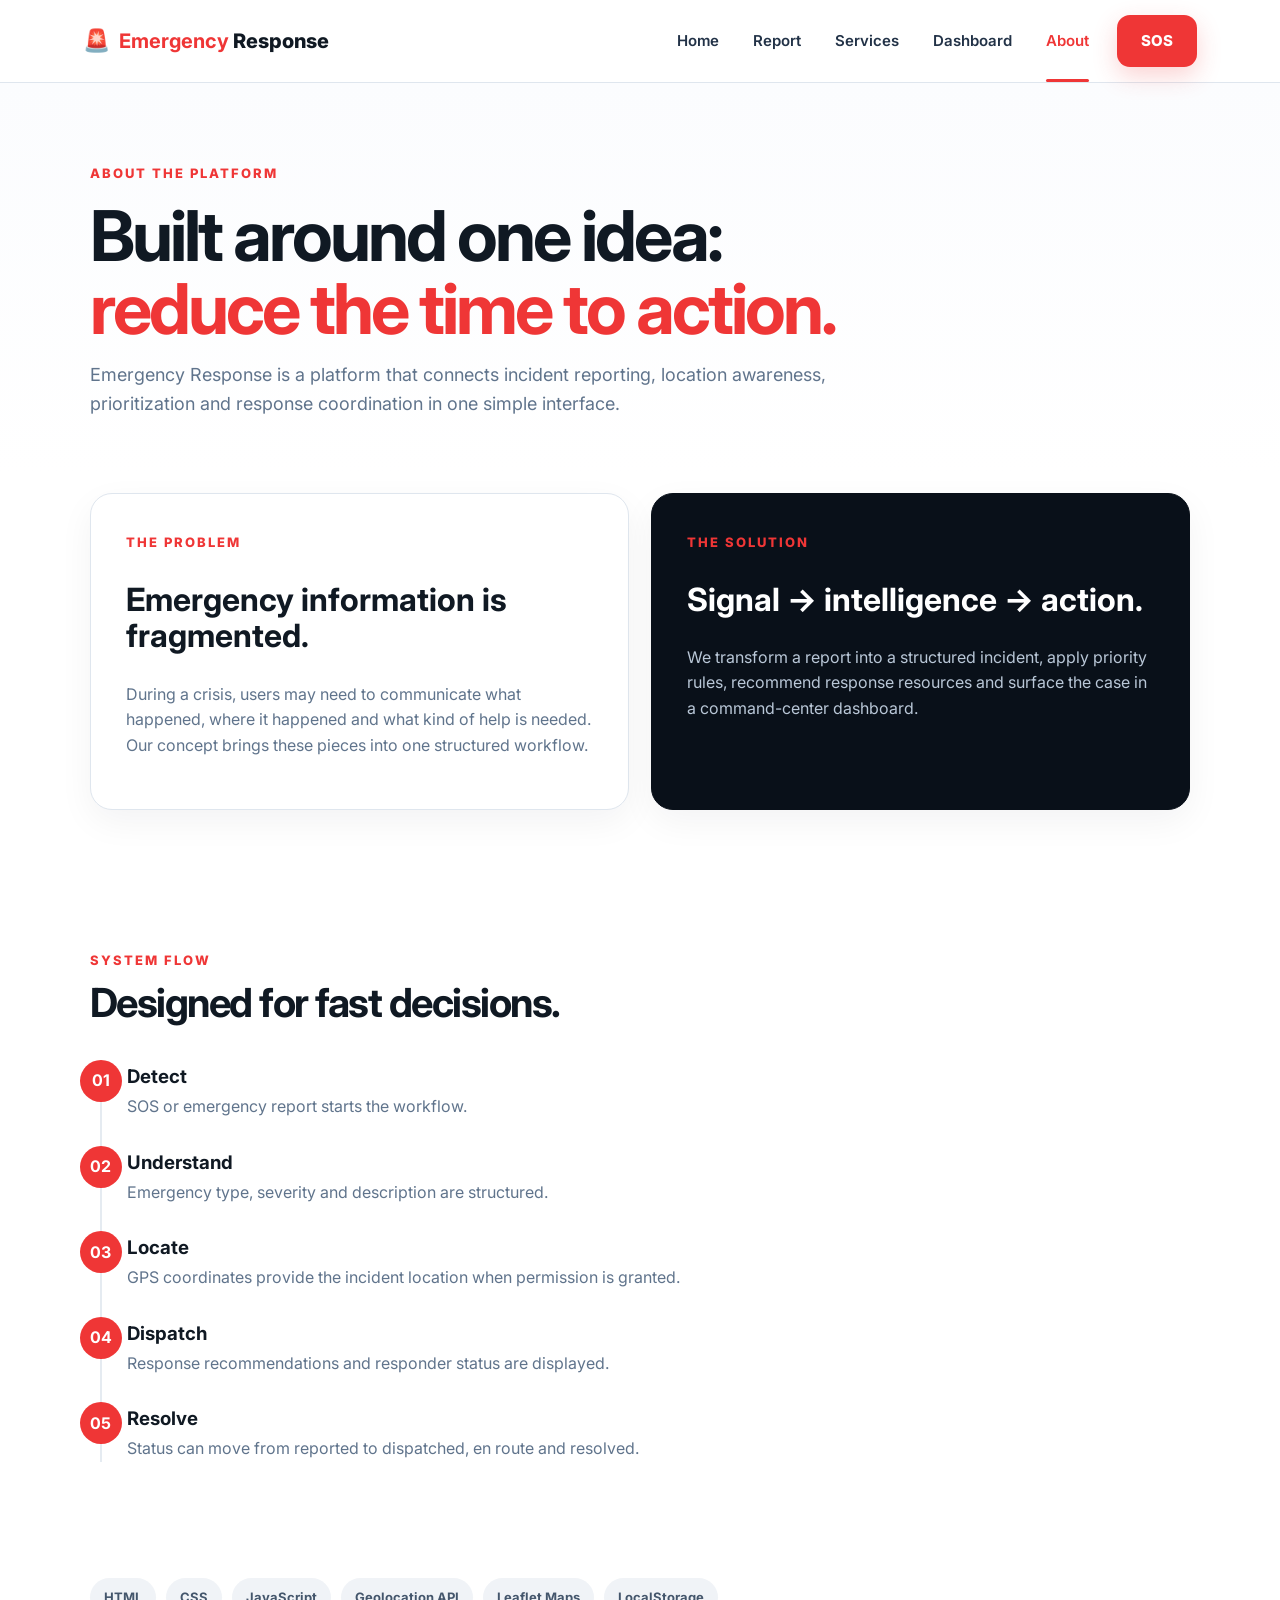
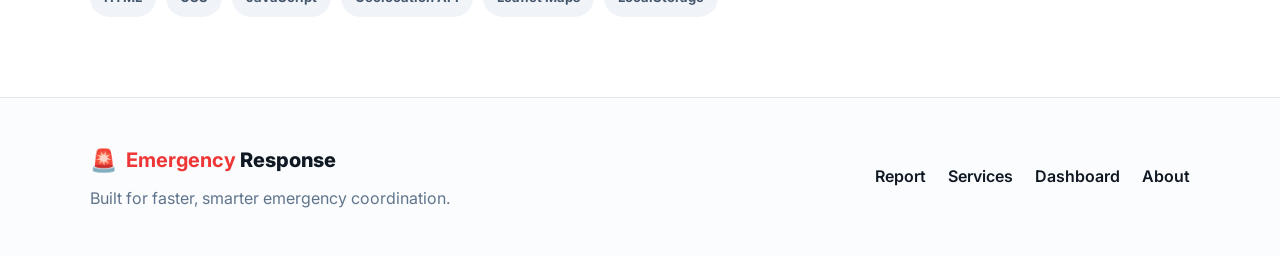
==== commit 82c8a3e5: "Update about.html" ====
--- a/about.html
+++ b/about.html
@@ -96,7 +96,7 @@
 
       <p>
         Emergency Response is a platform that connects incident 
-        reporting,location awareness, prioritization and response
+        reporting, location awareness, prioritization and response
         coordination in one simple interface.
       </p>
 
